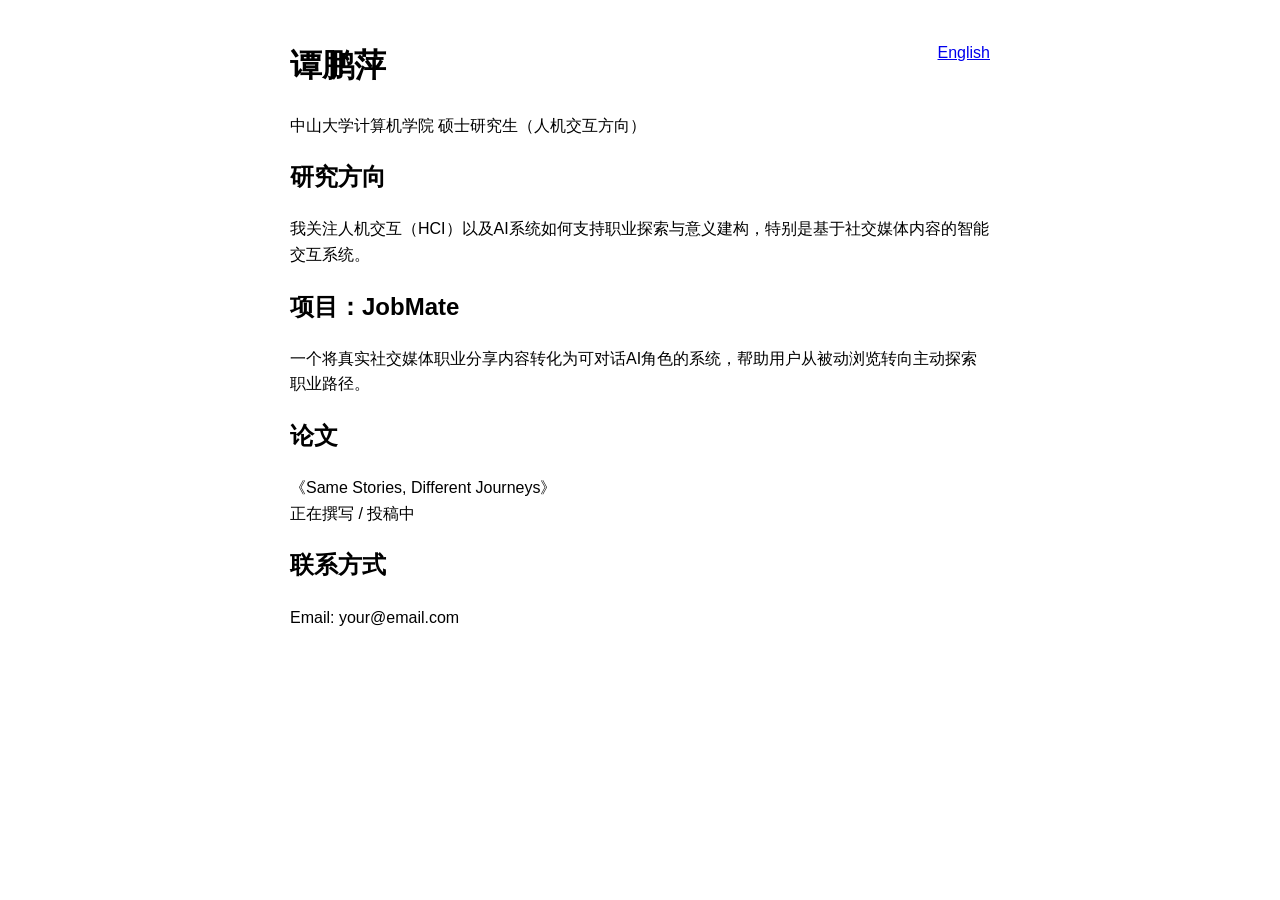
==== zh.html @ a32f0641 "Add zh.html for personal webpage in Chinese" ====
<!DOCTYPE html>
<html>
<head>
    <title>谭鹏萍</title>
    <style>
        body {
            font-family: Arial, sans-serif;
            max-width: 700px;
            margin: 40px auto;
            line-height: 1.6;
            padding: 0 20px;
        }
        .lang-switch {
            float: right;
        }
    </style>
</head>

<body>

<div class="lang-switch">
    <a href="index.html">English</a>
</div>

<h1>谭鹏萍</h1>
<p>中山大学计算机学院 硕士研究生（人机交互方向）</p>

<h2>研究方向</h2>
<p>
我关注人机交互（HCI）以及AI系统如何支持职业探索与意义建构，特别是基于社交媒体内容的智能交互系统。
</p>

<h2>项目：JobMate</h2>
<p>
一个将真实社交媒体职业分享内容转化为可对话AI角色的系统，帮助用户从被动浏览转向主动探索职业路径。
</p>

<h2>论文</h2>
<p>
《Same Stories, Different Journeys》<br>
正在撰写 / 投稿中
</p>

<h2>联系方式</h2>
<p>Email: your@email.com</p>

</body>
</html>
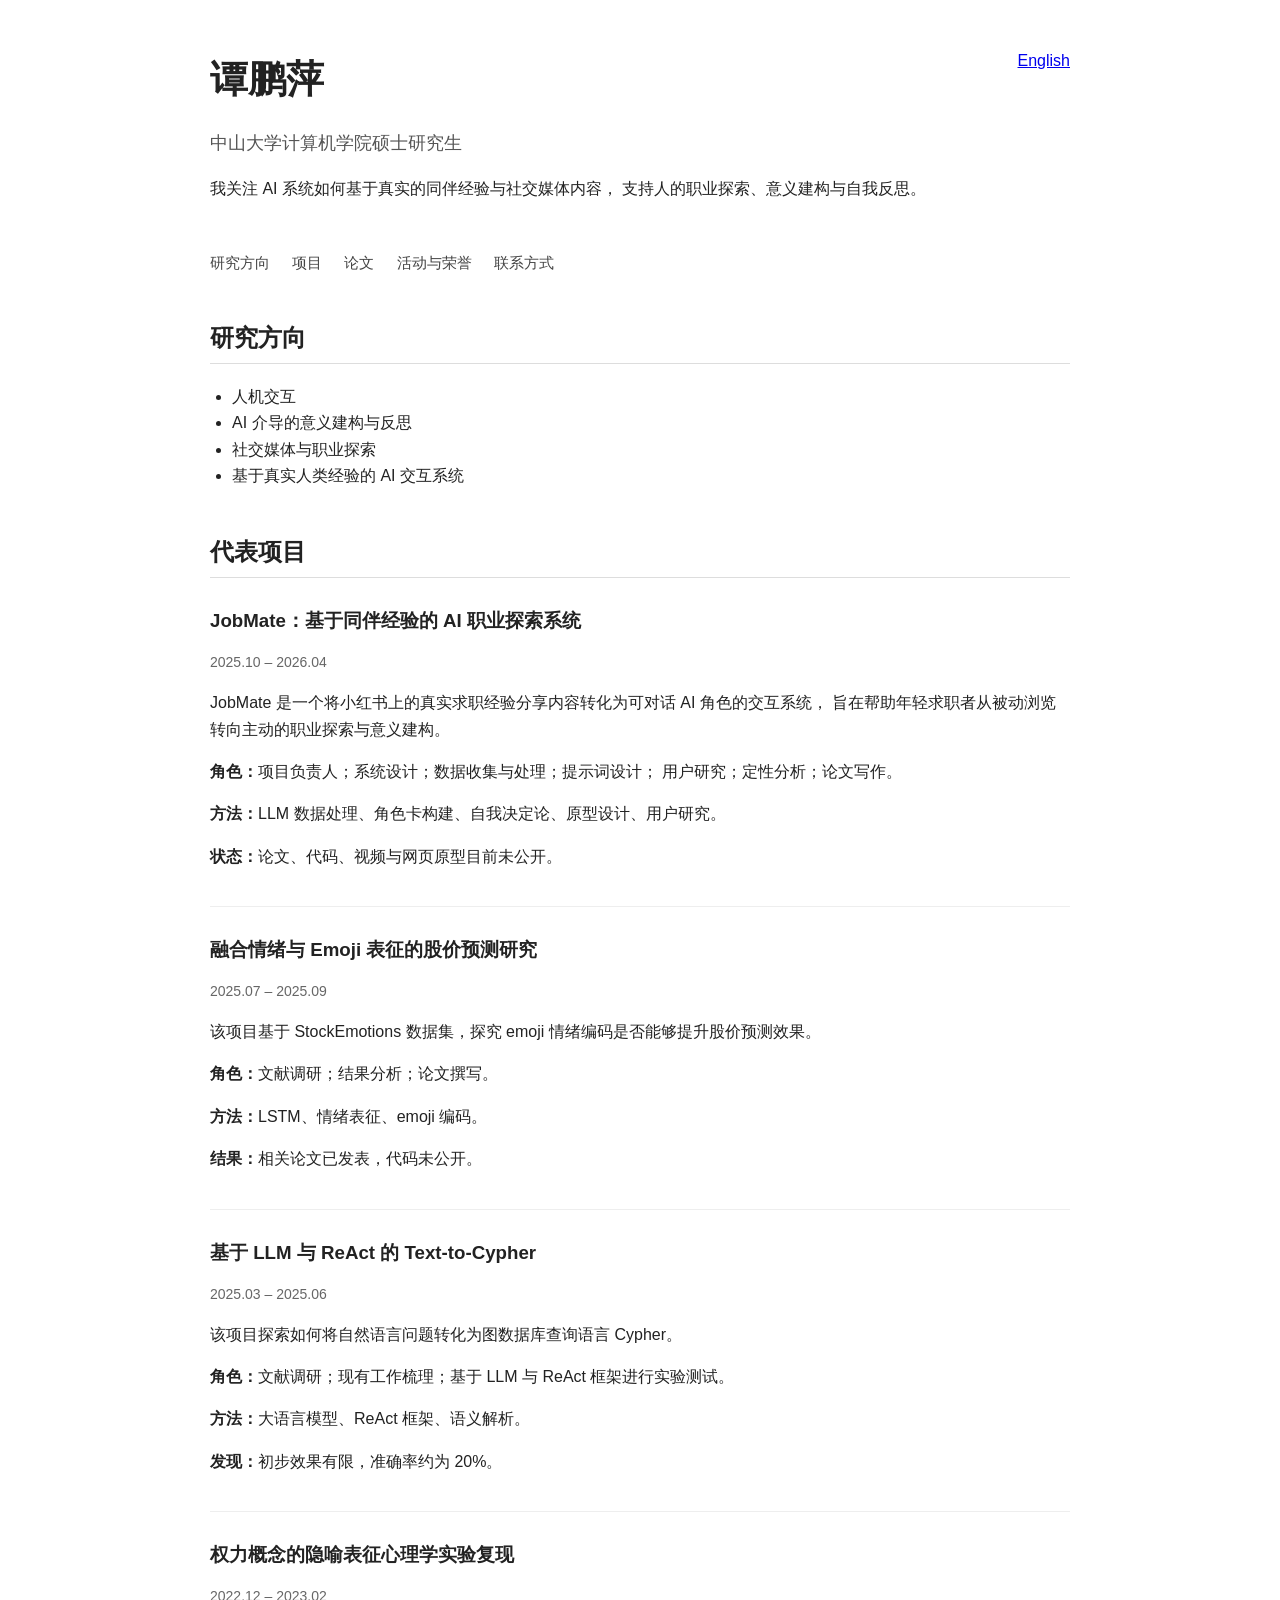
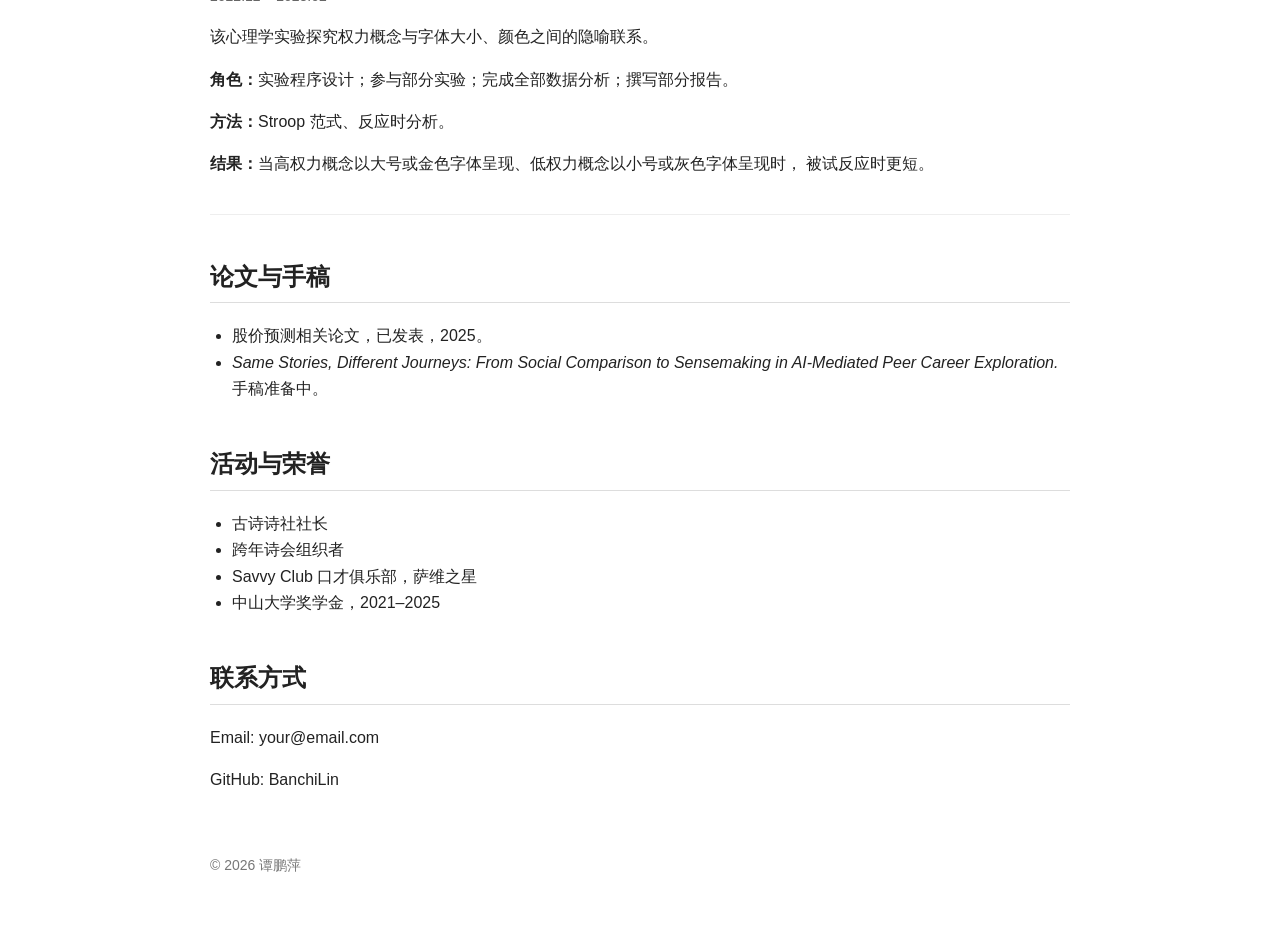
==== commit 03e153e4: "Refactor zh.html for improved structure and content" ====
--- a/zh.html
+++ b/zh.html
@@ -1,19 +1,9 @@
 <!DOCTYPE html>
-<html>
+<html lang="zh-CN">
 <head>
+    <meta charset="UTF-8">
     <title>谭鹏萍</title>
-    <style>
-        body {
-            font-family: Arial, sans-serif;
-            max-width: 700px;
-            margin: 40px auto;
-            line-height: 1.6;
-            padding: 0 20px;
-        }
-        .lang-switch {
-            float: right;
-        }
-    </style>
+    <link rel="stylesheet" href="style.css">
 </head>
 
 <body>
@@ -22,27 +12,140 @@
     <a href="index.html">English</a>
 </div>
 
-<h1>谭鹏萍</h1>
-<p>中山大学计算机学院 硕士研究生（人机交互方向）</p>
+<header>
+    <h1>谭鹏萍</h1>
+    <p class="subtitle">
+        中山大学计算机学院硕士研究生
+    </p>
+    <p>
+        我关注 AI 系统如何基于真实的同伴经验与社交媒体内容，
+        支持人的职业探索、意义建构与自我反思。
+    </p>
+</header>
 
-<h2>研究方向</h2>
-<p>
-我关注人机交互（HCI）以及AI系统如何支持职业探索与意义建构，特别是基于社交媒体内容的智能交互系统。
-</p>
+<nav>
+    <a href="#research">研究方向</a>
+    <a href="#projects">项目</a>
+    <a href="#publications">论文</a>
+    <a href="#activities">活动与荣誉</a>
+    <a href="#contact">联系方式</a>
+</nav>
 
-<h2>项目：JobMate</h2>
-<p>
-一个将真实社交媒体职业分享内容转化为可对话AI角色的系统，帮助用户从被动浏览转向主动探索职业路径。
-</p>
+<section id="research">
+    <h2>研究方向</h2>
+    <ul>
+        <li>人机交互</li>
+        <li>AI 介导的意义建构与反思</li>
+        <li>社交媒体与职业探索</li>
+        <li>基于真实人类经验的 AI 交互系统</li>
+    </ul>
+</section>
 
-<h2>论文</h2>
-<p>
-《Same Stories, Different Journeys》<br>
-正在撰写 / 投稿中
-</p>
+<section id="projects">
+    <h2>代表项目</h2>
 
-<h2>联系方式</h2>
-<p>Email: your@email.com</p>
+    <div class="project">
+        <h3>JobMate：基于同伴经验的 AI 职业探索系统</h3>
+        <p class="meta">2025.10 – 2026.04</p>
+        <p>
+            JobMate 是一个将小红书上的真实求职经验分享内容转化为可对话 AI 角色的交互系统，
+            旨在帮助年轻求职者从被动浏览转向主动的职业探索与意义建构。
+        </p>
+        <p>
+            <strong>角色：</strong>项目负责人；系统设计；数据收集与处理；提示词设计；
+            用户研究；定性分析；论文写作。
+        </p>
+        <p>
+            <strong>方法：</strong>LLM 数据处理、角色卡构建、自我决定论、原型设计、用户研究。
+        </p>
+        <p>
+            <strong>状态：</strong>论文、代码、视频与网页原型目前未公开。
+        </p>
+    </div>
+
+    <div class="project">
+        <h3>融合情绪与 Emoji 表征的股价预测研究</h3>
+        <p class="meta">2025.07 – 2025.09</p>
+        <p>
+            该项目基于 StockEmotions 数据集，探究 emoji 情绪编码是否能够提升股价预测效果。
+        </p>
+        <p>
+            <strong>角色：</strong>文献调研；结果分析；论文撰写。
+        </p>
+        <p>
+            <strong>方法：</strong>LSTM、情绪表征、emoji 编码。
+        </p>
+        <p>
+            <strong>结果：</strong>相关论文已发表，代码未公开。
+        </p>
+    </div>
+
+    <div class="project">
+        <h3>基于 LLM 与 ReAct 的 Text-to-Cypher</h3>
+        <p class="meta">2025.03 – 2025.06</p>
+        <p>
+            该项目探索如何将自然语言问题转化为图数据库查询语言 Cypher。
+        </p>
+        <p>
+            <strong>角色：</strong>文献调研；现有工作梳理；基于 LLM 与 ReAct 框架进行实验测试。
+        </p>
+        <p>
+            <strong>方法：</strong>大语言模型、ReAct 框架、语义解析。
+        </p>
+        <p>
+            <strong>发现：</strong>初步效果有限，准确率约为 20%。
+        </p>
+    </div>
+
+    <div class="project">
+        <h3>权力概念的隐喻表征心理学实验复现</h3>
+        <p class="meta">2022.12 – 2023.02</p>
+        <p>
+            该心理学实验探究权力概念与字体大小、颜色之间的隐喻联系。
+        </p>
+        <p>
+            <strong>角色：</strong>实验程序设计；参与部分实验；完成全部数据分析；撰写部分报告。
+        </p>
+        <p>
+            <strong>方法：</strong>Stroop 范式、反应时分析。
+        </p>
+        <p>
+            <strong>结果：</strong>当高权力概念以大号或金色字体呈现、低权力概念以小号或灰色字体呈现时，
+            被试反应时更短。
+        </p>
+    </div>
+</section>
+
+<section id="publications">
+    <h2>论文与手稿</h2>
+    <ul>
+        <li>股价预测相关论文，已发表，2025。</li>
+        <li>
+            <em>Same Stories, Different Journeys: From Social Comparison to Sensemaking
+            in AI-Mediated Peer Career Exploration.</em> 手稿准备中。
+        </li>
+    </ul>
+</section>
+
+<section id="activities">
+    <h2>活动与荣誉</h2>
+    <ul>
+        <li>古诗诗社社长</li>
+        <li>跨年诗会组织者</li>
+        <li>Savvy Club 口才俱乐部，萨维之星</li>
+        <li>中山大学奖学金，2021–2025</li>
+    </ul>
+</section>
+
+<section id="contact">
+    <h2>联系方式</h2>
+    <p>Email: your@email.com</p>
+    <p>GitHub: BanchiLin</p>
+</section>
+
+<footer>
+    <p>© 2026 谭鹏萍</p>
+</footer>
 
 </body>
 </html>
--- a/style.css
+++ b/style.css
@@ -0,0 +1,73 @@
+body {
+    font-family: -apple-system, BlinkMacSystemFont, "Segoe UI", Arial, sans-serif;
+    max-width: 860px;
+    margin: 48px auto;
+    padding: 0 24px;
+    line-height: 1.65;
+    color: #222;
+    background: #fff;
+}
+
+header {
+    margin-bottom: 48px;
+}
+
+nav {
+    margin-bottom: 40px;
+    font-size: 15px;
+}
+
+nav a {
+    margin-right: 18px;
+    color: #444;
+    text-decoration: none;
+}
+
+nav a:hover {
+    text-decoration: underline;
+}
+
+.lang-switch {
+    float: right;
+}
+
+h1 {
+    font-size: 38px;
+    margin-bottom: 8px;
+}
+
+h2 {
+    margin-top: 42px;
+    border-bottom: 1px solid #ddd;
+    padding-bottom: 6px;
+}
+
+h3 {
+    margin-bottom: 4px;
+}
+
+.subtitle {
+    color: #555;
+    font-size: 18px;
+}
+
+.project {
+    margin-top: 28px;
+    padding-bottom: 20px;
+    border-bottom: 1px solid #eee;
+}
+
+.meta {
+    color: #666;
+    font-size: 14px;
+}
+
+ul {
+    padding-left: 22px;
+}
+
+footer {
+    margin-top: 60px;
+    color: #777;
+    font-size: 14px;
+}
